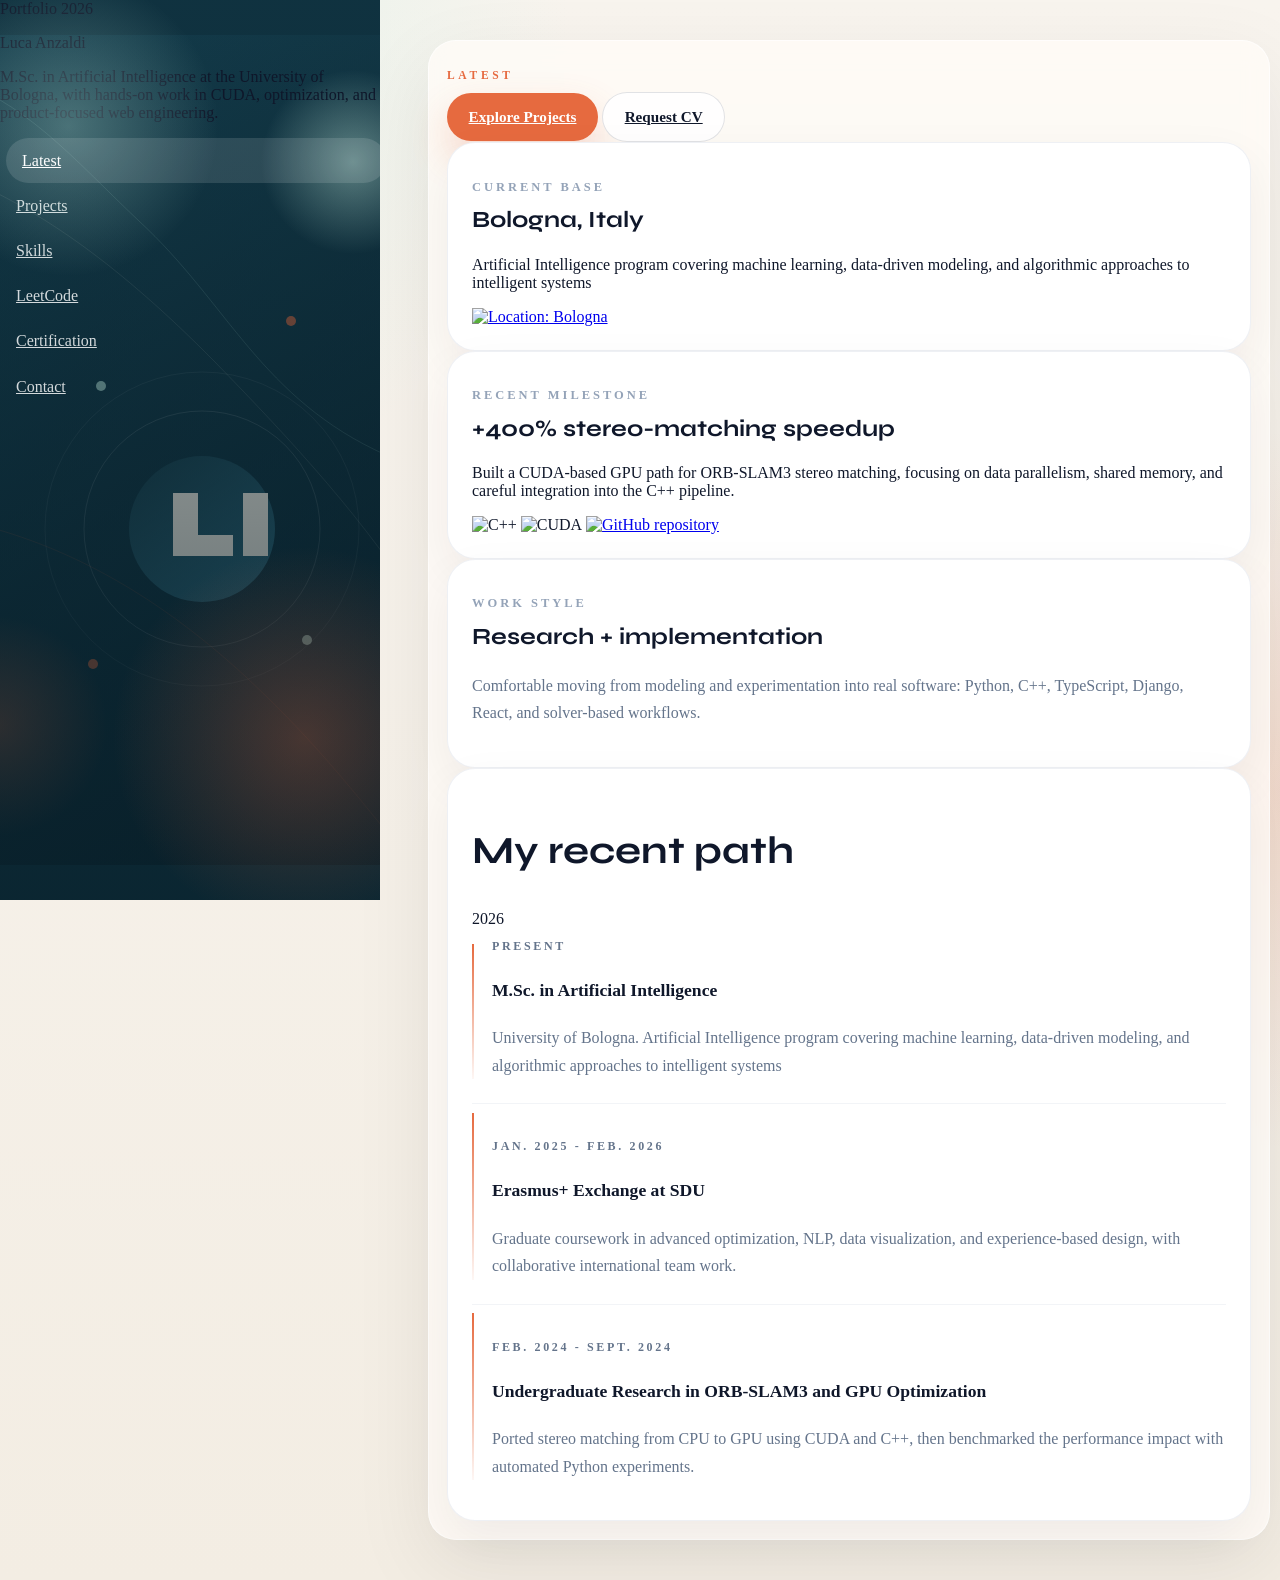
==== docs/index.html @ 1acd62b4 "New init" ====
<!DOCTYPE html>
<html lang="en">

  <!-- HEAD SECTION -->
  <head>
    <meta charset="UTF-8" />
    <meta name="viewport" content="width=device-width, initial-scale=1.0" />
    <title>Latest | Luca Anzaldi</title>
    <meta
      name="description"
      content="Luca Anzaldi portfolio: latest work, projects, skills, LeetCode progress, certifications, and contact details."
    />
    <link rel="preconnect" href="https://fonts.googleapis.com" />
    <link rel="preconnect" href="https://fonts.gstatic.com" crossorigin />
    <link
      href="https://fonts.googleapis.com/css2?family=Manrope:wght@400;500;600;700;800&family=Syne:wght@500;600;700;800&display=swap"
      rel="stylesheet"
    />
    <script src="assets/js/tailwind-config.js"></script>
    <script src="https://cdn.tailwindcss.com"></script>
    <link rel="stylesheet" href="assets/css/styles.css" />
  </head>

  <!-- BODY SECTION -->
  <body data-page="latest" class="bg-[var(--bg)] font-sans text-slate-900">
    <div class="page-shell">
      
      <!-- LEFT MENU -->
      <aside class="page-sidebar">
        <div class="sidebar-card rounded-[32px] text-white shadow-glow">
        <div class="relative flex h-full min-h-[620px] flex-col justify-between p-8">
          <div class="space-y-6">
            <div class="inline-flex items-center gap-2 rounded-full border border-white/20 bg-white/10 px-4 py-1 text-xs uppercase tracking-[0.35em] text-white/80">
              Portfolio 2026
            </div>
            <div class="space-y-4">
              <p class="text-sm uppercase tracking-[0.4em] text-mint">Luca Anzaldi</p>
              <p class="max-w-xs text-sm leading-6 text-white/78">
                M.Sc. in Artificial Intelligence at the University of Bologna, with hands-on work in CUDA, optimization,
                and product-focused web engineering.
              </p>
            </div>
          </div>

          <div>
            <nav class="sidebar-nav flex flex-col gap-2 text-sm font-semibold">
              <a data-nav="latest" href="index.html">Latest</a>
              <a data-nav="projects" href="projects.html">Projects</a>
              <a data-nav="skills" href="skills.html">Skills</a>
              <a data-nav="leetcode" href="leetcode.html">LeetCode</a>
              <a data-nav="certifications" href="certifications.html">Certification</a>
              <a data-nav="contact" href="contact.html">Contact</a>
            </nav>
          </div>
        </div>
        </div>
      </aside>

      

      <main class="page-main">
        <section class="grid gap-6 xl:grid-cols-[1.22fr,0.78fr]">
          <div class="reveal space-y-6">
            <p class="eyebrow">Latest</p>

            <div class="flex flex-wrap gap-3">
              <a class="primary-button" href="projects.html">Explore Projects</a>
              <a
                class="secondary-button"
                href="mailto:anzaldi.luca@gmail.com?subject=CV%20request&body=Hello%20Luca%2C%0A%0AI%20would%20like%20to%20request%20your%20CV.%0A"
              >
                Request CV
              </a>
            </div>
          </div>
        </section>

        <section class="mt-6 grid gap-4 md:grid-cols-3">
          <!--CURRENT BASE-->
          <article class="reveal metric-card flex flex-col">
            <p class="metric-label">Current base</p>
            <h3>Bologna, Italy</h3>
            <p>
              Artificial Intelligence program covering machine learning, data-driven modeling, and algorithmic approaches to intelligent systems
            </p>
            <!-- badges -->
            <div class="mt-auto pt-4">
              <a href="https://maps.google.com/?q=44.4949,11.3426"
                target="_blank"
                rel="noopener noreferrer">
                <img 
                  class="h-8"
                  src="https://img.shields.io/static/v1?label=%20&message=%F0%9F%93%8D%20Bologna&color=E74C3C&style=for-the-badge&logo=googlemaps&logoColor=white" 
                  alt="Location: Bologna">
              </a>
            </div>
          </article>

          <!-- RECENT MILESTONE -->
          <article class="reveal metric-card flex flex-col h-full">
            <p class="metric-label">Recent milestone</p>
            <h3>+400% stereo-matching speedup</h3>
            <p>
              Built a CUDA-based GPU path for ORB-SLAM3 stereo matching, focusing on data parallelism, shared memory,
              and careful integration into the C++ pipeline.
            </p>
            <!-- badges -->
            <div class="flex gap-3 mt-auto pt-4">
              <!-- C++ -->
              <img 
                class="h-8"
                src="https://img.shields.io/static/v1?label=%20&message=C%2B%2B&color=00599C&style=for-the-badge&logo=cplusplus&logoColor=white" 
                alt="C++">

              <!-- CUDA -->
              <img 
                class="h-8"
                src="https://img.shields.io/static/v1?label=%20&message=CUDA&color=76B900&style=for-the-badge&logo=nvidia&logoColor=white" 
                alt="CUDA">

              <!-- GitHub -->
              <a href="https://github.com/lucaAnza/Gpu_algorithm"
                target="_blank"
                rel="noopener noreferrer">
                <img 
                  class="h-8"
                  src="https://img.shields.io/static/v1?label=%20&message=Code&color=181717&style=for-the-badge&logo=github&logoColor=white" 
                  alt="GitHub repository">
              </a>
            </div>
          </article>

          <!--WORK STYLE-->
          <article class="reveal metric-card">
            <p class="metric-label">Work style</p>
            <h3>Research + implementation</h3>
            <p>
              Comfortable moving from modeling and experimentation into real software: Python, C++, TypeScript,
              Django, React, and solver-based workflows.
            </p>
          </article>
        </section>

        <section class="mt-8 grid gap-6">
          <article class="reveal editorial-card">
            <div class="flex items-center justify-between gap-4">
              <div>
                <h3 class="section-title">My recent path</h3>
              </div>
              <span class="rounded-full bg-mint px-3 py-1 text-xs font-semibold uppercase tracking-[0.25em] text-tide">
                2026
              </span>
            </div>
            <div class="mt-6 space-y-4">
              <div class="timeline-item">
                <p class="timeline-date">Present</p>
                <h4>M.Sc. in Artificial Intelligence</h4>
                <p>University of Bologna. Artificial Intelligence program covering machine learning, data-driven modeling, and algorithmic approaches to intelligent systems</p>
              </div>
              <div class="timeline-item">
                <p class="timeline-date">Jan. 2025 - Feb. 2026</p>
                <h4>Erasmus+ Exchange at SDU</h4>
                <p>
                  Graduate coursework in advanced optimization, NLP, data visualization, and experience-based design,
                  with collaborative international team work.
                </p>
              </div>
              <div class="timeline-item">
                <p class="timeline-date">Feb. 2024 - Sept. 2024</p>
                <h4>Undergraduate Research in ORB-SLAM3 and GPU Optimization</h4>
                <p>
                  Ported stereo matching from CPU to GPU using CUDA and C++, then benchmarked the performance impact
                  with automated Python experiments.
                </p>
              </div>
            </div>
          </article>
        </section>
      </main>
    </div>

    <script src="assets/js/site.js" defer></script>
  </body>
</html>
---- docs/assets/css/styles.css ----
:root {
  --bg: #f3ede3;
  --surface: rgba(255, 255, 255, 0.88);
  --surface-strong: #ffffff;
  --ink: #0f172a;
  --muted: #64748b;
  --tide: #113847;
  --coral: #e66a3f;
  --mint: #c1efe3;
  --sand: #fff8ee;
  --sidebar-width: 380px;
  --content-margin: 40px;
}

html {
  scroll-behavior: smooth;
}

body {
  min-height: 100vh;
  background:
    radial-gradient(circle at top left, rgba(193, 239, 227, 0.45), transparent 28%),
    radial-gradient(circle at right center, rgba(230, 106, 63, 0.16), transparent 24%),
    linear-gradient(180deg, #f8f4ee 0%, #f3ede3 100%);
  color: var(--ink);
}

.page-shell {
  width: 100%;
}

.page-sidebar {
  padding: 1rem;
}

.page-main {
  min-height: 100vh;
  padding: 1rem;
  border-radius: 32px;
  border: 1px solid rgba(255, 255, 255, 0.55);
  background: rgba(255, 252, 248, 0.78);
  box-shadow: 0 26px 80px rgba(15, 23, 42, 0.08);
  backdrop-filter: blur(12px);
}

.sidebar-card {
  position: relative;
  overflow: hidden;
  background:
    linear-gradient(180deg, rgba(8, 31, 41, 0.24) 0%, rgba(8, 31, 41, 0.72) 100%),
    url("../images/sidebar-art.svg") center / cover no-repeat,
    var(--tide);
}

.sidebar-card::before {
  content: "";
  position: absolute;
  inset: 0;
  background:
    radial-gradient(circle at 18% 14%, rgba(193, 239, 227, 0.32), transparent 18%),
    radial-gradient(circle at 80% 82%, rgba(230, 106, 63, 0.28), transparent 24%);
  pointer-events: none;
}

.sidebar-nav a {
  display: flex;
  align-items: center;
  border-radius: 999px;
  padding: 0.85rem 1rem;
  color: rgba(255, 255, 255, 0.82);
  transition:
    transform 180ms ease,
    background-color 180ms ease,
    color 180ms ease;
}

.sidebar-nav a:hover,
.sidebar-nav a.is-active {
  transform: translateX(6px);
  background: rgba(255, 255, 255, 0.12);
  color: #ffffff;
}

.glass-chip {
  display: inline-flex;
  align-items: center;
  border-radius: 999px;
  border: 1px solid rgba(255, 255, 255, 0.16);
  background: rgba(255, 255, 255, 0.09);
  padding: 0.7rem 0.95rem;
  backdrop-filter: blur(10px);
}

.eyebrow {
  font-size: 0.72rem;
  font-weight: 700;
  letter-spacing: 0.32em;
  text-transform: uppercase;
  color: var(--coral);
}

.section-title {
  font-family: "Syne", sans-serif;
  font-size: clamp(1.7rem, 3vw, 2.5rem);
  line-height: 1.04;
  color: #0f172a;
}

.art-frame {
  overflow: hidden;
  border-radius: 28px;
  border: 1px solid rgba(148, 163, 184, 0.16);
  background: linear-gradient(135deg, #173b48 0%, #24596d 100%);
  min-height: 320px;
}

.primary-button,
.secondary-button {
  display: inline-flex;
  align-items: center;
  justify-content: center;
  border-radius: 999px;
  padding: 0.95rem 1.35rem;
  font-size: 0.95rem;
  font-weight: 700;
  transition:
    transform 180ms ease,
    box-shadow 180ms ease,
    background-color 180ms ease;
}

.primary-button {
  background: var(--coral);
  color: #ffffff;
  box-shadow: 0 18px 38px rgba(230, 106, 63, 0.24);
}

.secondary-button {
  border: 1px solid rgba(15, 23, 42, 0.12);
  background: rgba(255, 255, 255, 0.9);
  color: var(--ink);
}

.primary-button:hover,
.secondary-button:hover {
  transform: translateY(-2px);
}

.metric-card,
.editorial-card,
.project-card,
.skill-card,
.chart-card,
.contact-card,
.cert-card {
  border-radius: 28px;
  border: 1px solid rgba(148, 163, 184, 0.16);
  background: var(--surface-strong);
  padding: 1.5rem;
  box-shadow: 0 18px 48px rgba(15, 23, 42, 0.06);
}

.metric-card h3,
.project-card h3,
.contact-card h3,
.cert-card h3 {
  margin-top: 0.2rem;
  font-family: "Syne", sans-serif;
  font-size: 1.45rem;
  line-height: 1.08;
}

.metric-card p:last-child,
.project-card p,
.contact-card p,
.cert-card p {
  margin-top: 0.8rem;
  color: var(--muted);
  line-height: 1.72;
}

.metric-label {
  font-size: 0.78rem;
  font-weight: 700;
  letter-spacing: 0.24em;
  text-transform: uppercase;
  color: #94a3b8;
}

.timeline-item {
  position: relative;
  padding-left: 1.25rem;
}

.timeline-item + .timeline-item {
  margin-top: 1.5rem;
  border-top: 1px solid rgba(148, 163, 184, 0.12);
  padding-top: 1.5rem;
}

.timeline-item::before {
  content: "";
  position: absolute;
  left: 0;
  top: 0.55rem;
  height: calc(100% - 0.55rem);
  width: 2px;
  background: linear-gradient(180deg, var(--coral), rgba(230, 106, 63, 0.05));
}

.timeline-date {
  margin-bottom: 0.45rem;
  font-size: 0.75rem;
  font-weight: 800;
  letter-spacing: 0.22em;
  text-transform: uppercase;
  color: var(--coral);
}

.timeline-item h4 {
  font-size: 1.1rem;
  font-weight: 800;
  color: var(--ink);
}

.timeline-item p {
  margin-top: 0.5rem;
  color: var(--muted);
  line-height: 1.72;
}

.highlight-row {
  display: grid;
  gap: 0.75rem;
  border-top: 1px solid rgba(148, 163, 184, 0.12);
  padding-top: 1rem;
}

.highlight-row:first-of-type {
  border-top: 0;
  padding-top: 0;
}

.highlight-row span {
  font-size: 0.8rem;
  font-weight: 800;
  letter-spacing: 0.24em;
  text-transform: uppercase;
  color: #94a3b8;
}

.highlight-row p {
  color: var(--muted);
  line-height: 1.72;
}

.stat-pill {
  display: flex;
  flex-direction: column;
  justify-content: space-between;
  gap: 0.7rem;
  border-radius: 22px;
  background: linear-gradient(180deg, #ffffff 0%, #fbf7f1 100%);
  border: 1px solid rgba(148, 163, 184, 0.16);
  padding: 1.2rem 1.25rem;
  box-shadow: 0 14px 36px rgba(15, 23, 42, 0.05);
}

.stat-pill span {
  font-size: 0.78rem;
  font-weight: 800;
  letter-spacing: 0.22em;
  text-transform: uppercase;
  color: #94a3b8;
}

.stat-pill strong {
  font-family: "Syne", sans-serif;
  font-size: 1.5rem;
  color: #0f172a;
}

.stat-pill-large strong {
  font-size: 2.2rem;
}

.project-card {
  display: flex;
  flex-direction: column;
  gap: 1rem;
}

.project-card-header {
  display: flex;
  align-items: flex-start;
  justify-content: space-between;
  gap: 1rem;
}

.project-link {
  display: inline-flex;
  align-items: center;
  justify-content: center;
  border-radius: 999px;
  background: rgba(17, 56, 71, 0.08);
  padding: 0.65rem 1rem;
  font-size: 0.9rem;
  font-weight: 700;
  color: var(--tide);
}

.tag-list {
  display: flex;
  flex-wrap: wrap;
  gap: 0.6rem;
}

.tag-list li {
  list-style: none;
  border-radius: 999px;
  background: #eef5f3;
  padding: 0.55rem 0.8rem;
  font-size: 0.86rem;
  font-weight: 700;
  color: #2a4e5d;
}

.tag-list li.tech-tag {
  display: inline-flex;
  align-items: center;
  gap: 0.55rem;
  padding: 0.58rem 0.9rem;
}

.tag-list li.tech-python {
  background: rgba(55, 118, 171, 0.12);
  color: #2f5f8d;
}

.tag-list li.tech-django,
.tag-list li.tech-opencv,
.tag-list li.tech-react,
.tag-list li.tech-streamlit {
  background: rgba(17, 56, 71, 0.1);
  color: #113847;
}

.tag-list li.tech-javascript,
.tag-list li.tech-typescript,
.tag-list li.tech-d3,
.tag-list li.tech-bootstrap {
  background: rgba(230, 106, 63, 0.12);
  color: #b95530;
}

.tag-list li.tech-z3,
.tag-list li.tech-minizinc,
.tag-list li.tech-mip,
.tag-list li.tech-cp,
.tag-list li.tech-search,
.tag-list li.tech-rest {
  background: rgba(88, 186, 168, 0.15);
  color: #276f68;
}

.tag-list li.tech-graph,
.tag-list li.tech-csv,
.tag-list li.tech-discord,
.tag-list li.tech-emulator,
.tag-list li.tech-api,
.tag-list li.tech-adk {
  background: rgba(15, 23, 42, 0.08);
  color: #334155;
}

.tech-icon {
  width: 1rem;
  height: 1rem;
  border-radius: 999px;
  flex: 0 0 auto;
}

.skill-card .skill-row + .skill-row {
  margin-top: 0.35rem;
}

.skill-row {
  display: grid;
  grid-template-columns: minmax(0, 1fr) minmax(0, 180px) auto;
  align-items: center;
  gap: 1rem;
}

.skill-row span,
.skill-row strong {
  font-size: 0.95rem;
  font-weight: 700;
}

.skill-row strong {
  color: var(--tide);
}

.skill-track {
  display: grid;
  grid-template-columns: repeat(5, minmax(0, 1fr));
  gap: 0.35rem;
}

.skill-track::before,
.skill-track::after {
  content: none;
}

.skill-track span {
  height: 0.7rem;
  border-radius: 999px;
  background: #e2e8f0;
}

.skill-track span.is-filled {
  background: linear-gradient(90deg, #1b6b7c 0%, #58baa8 100%);
}

.chart-wrap {
  min-height: 320px;
}

.chart-wrap canvas {
  width: 100% !important;
  height: 320px !important;
}

.leetcode-group {
  border-top: 1px solid rgba(148, 163, 184, 0.12);
  padding-top: 1rem;
}

.leetcode-group:first-child {
  border-top: 0;
  padding-top: 0;
}

.leetcode-group-header {
  display: flex;
  align-items: center;
  justify-content: space-between;
  gap: 1rem;
  margin-bottom: 1rem;
}

.leetcode-group-header h4 {
  font-family: "Syne", sans-serif;
  font-size: 1.35rem;
}

.leetcode-list {
  display: grid;
  gap: 0.45rem;
}

.leetcode-item {
  display: flex;
  align-items: center;
  justify-content: space-between;
  gap: 0.8rem;
  border-radius: 16px;
  background: #fcfcfb;
  border: 1px solid rgba(148, 163, 184, 0.12);
  padding: 0.7rem 0.9rem;
  font-size: 0.88rem;
  color: #334155;
}

.leetcode-item-name {
  min-width: 0;
}

.difficulty-badge {
  display: inline-flex;
  align-items: center;
  border-radius: 999px;
  padding: 0.28rem 0.55rem;
  font-size: 0.72rem;
  font-weight: 800;
  letter-spacing: 0.12em;
  text-transform: uppercase;
}

.difficulty-easy {
  background: rgba(34, 197, 94, 0.12);
  color: #15803d;
}

.difficulty-medium {
  background: rgba(249, 115, 22, 0.14);
  color: #c2410c;
}

.cert-card {
  display: flex;
  flex-direction: column;
  gap: 1.2rem;
}

.cert-illustration {
  width: 100%;
  border-radius: 22px;
  border: 1px solid rgba(148, 163, 184, 0.16);
}

.cert-status {
  display: inline-flex;
  align-items: center;
  justify-content: center;
  border-radius: 999px;
  padding: 0.55rem 0.8rem;
  font-size: 0.72rem;
  font-weight: 800;
  letter-spacing: 0.16em;
  text-transform: uppercase;
}

.contact-card {
  min-height: 160px;
}

.reveal {
  opacity: 0;
  transform: translateY(22px);
  transition:
    opacity 720ms ease,
    transform 720ms cubic-bezier(0.2, 0.9, 0.2, 1);
}

.reveal.is-visible {
  opacity: 1;
  transform: translateY(0);
}

@media (max-width: 767px) {
  .skill-row {
    grid-template-columns: 1fr;
  }

  .sidebar-nav a:hover,
  .sidebar-nav a.is-active {
    transform: none;
  }
}

@media (min-width: 1024px) {
  .page-shell {
    display: block;
    padding: 0;
  }

  .page-sidebar {
    position: fixed;
    top: 0;
    left: 0;
    width: var(--sidebar-width);
    height: 100vh;
    padding: 0;
    z-index: 20;
  }

  .page-sidebar .sidebar-card {
    height: 100vh;
    border-radius: 0;
  }

  .page-main {
    margin-top: var(--content-margin);
    margin-right: var(--content-margin);
    margin-bottom: var(--content-margin);
    margin-left: calc(var(--sidebar-width) + var(--content-margin));
    width: calc(100% - var(--sidebar-width) - (var(--content-margin) * 2));
    min-height: 100vh;
    min-height: calc(100vh - (var(--content-margin) * 2));
    padding: 16px 18px 18px;
    border-radius: 28px;
    border: 1px solid rgba(255, 255, 255, 0.58);
    box-shadow: 0 26px 80px rgba(15, 23, 42, 0.08);
    backdrop-filter: blur(12px);
  }
}
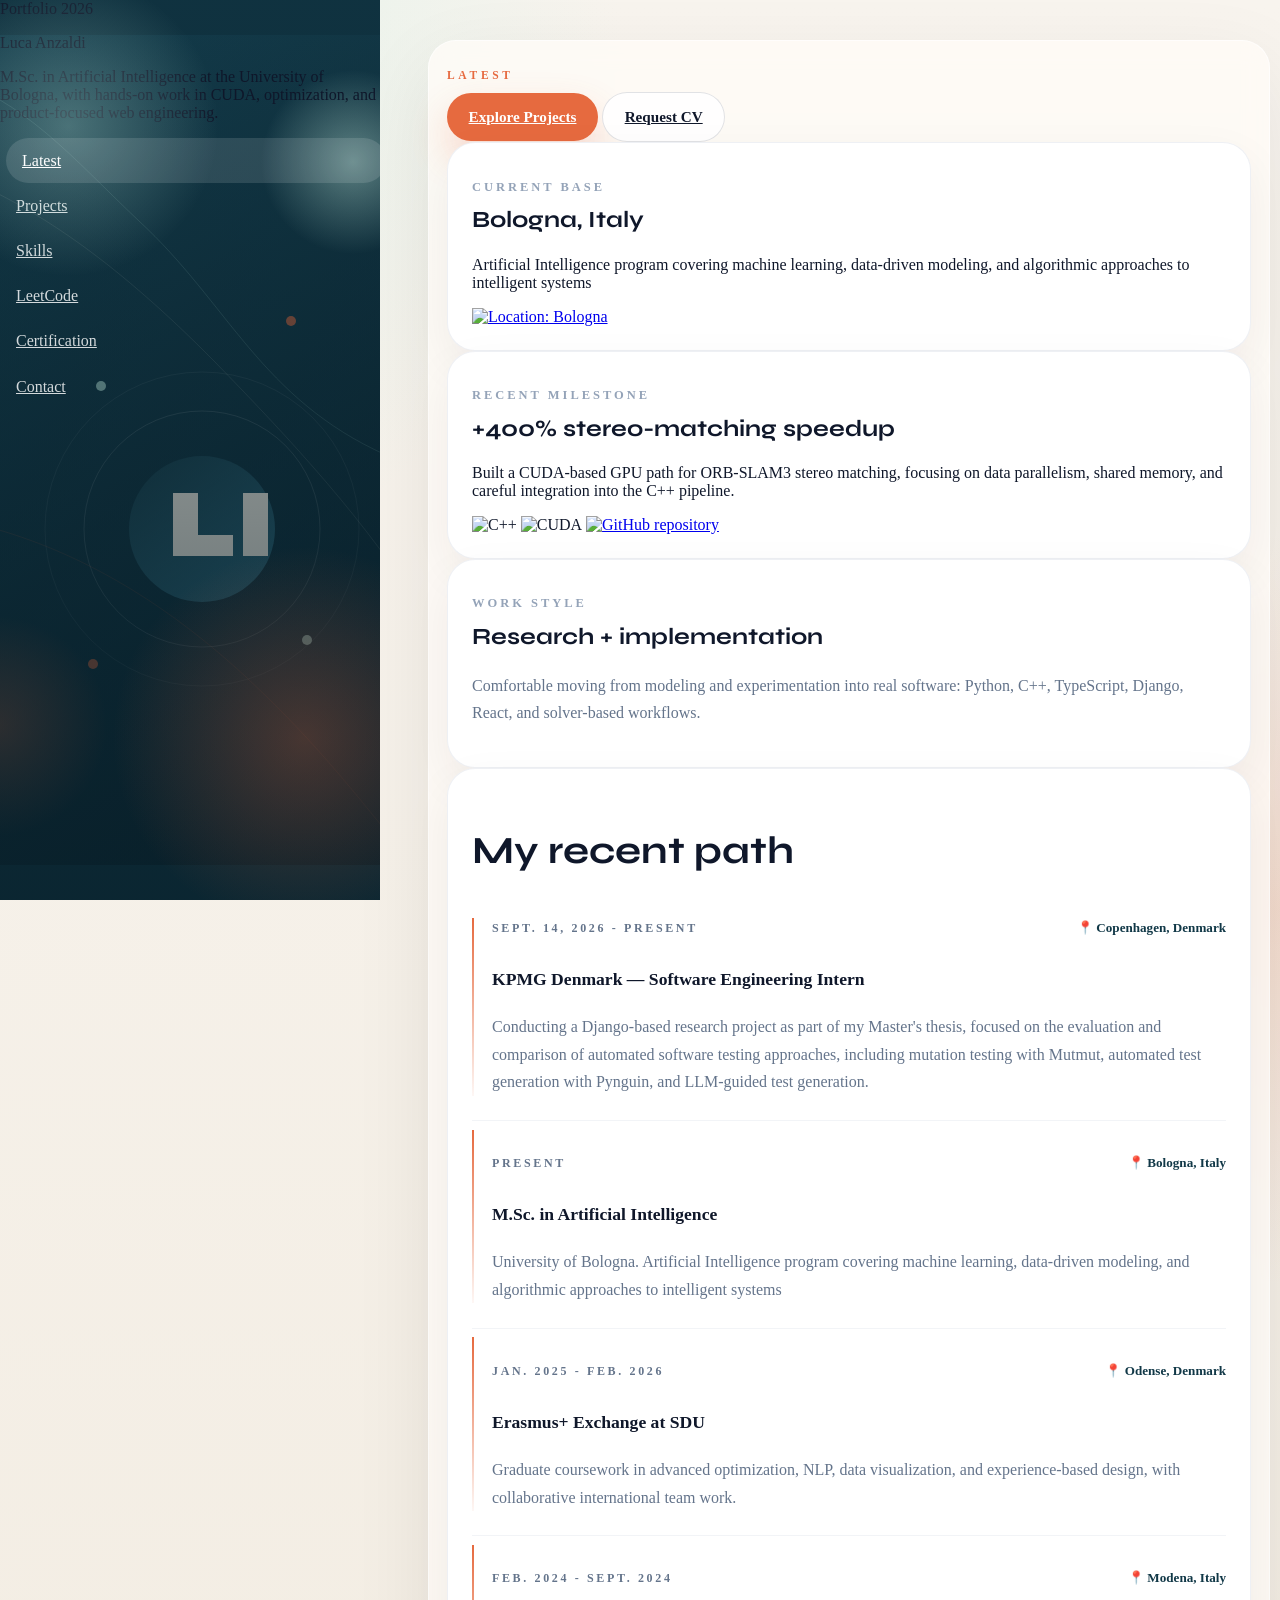
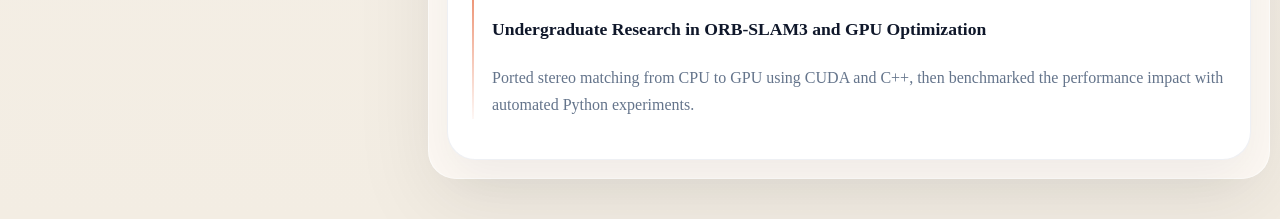
==== commit d93136c7: "Add intership + change README file" ====
--- a/docs/index.html
+++ b/docs/index.html
@@ -147,18 +147,31 @@
               <div>
                 <h3 class="section-title">My recent path</h3>
               </div>
-              <span class="rounded-full bg-mint px-3 py-1 text-xs font-semibold uppercase tracking-[0.25em] text-tide">
-                2026
-              </span>
             </div>
             <div class="mt-6 space-y-4">
               <div class="timeline-item">
-                <p class="timeline-date">Present</p>
+                <div class="timeline-meta">
+                  <p class="timeline-date">Sept. 14, 2026 - Present</p>
+                  <p class="timeline-location">📍 Copenhagen, Denmark</p>
+                </div>
+                <h4>KPMG Denmark — Software Engineering Intern</h4>
+                <p>Conducting a Django-based research project as part of my Master's thesis, focused on the evaluation
+                and comparison of automated software testing approaches, including mutation testing with Mutmut,
+                automated test generation with Pynguin, and LLM-guided test generation.</p>
+              </div>
+              <div class="timeline-item">
+                <div class="timeline-meta">
+                  <p class="timeline-date">Present</p>
+                  <p class="timeline-location">📍 Bologna, Italy</p>
+                </div>
                 <h4>M.Sc. in Artificial Intelligence</h4>
                 <p>University of Bologna. Artificial Intelligence program covering machine learning, data-driven modeling, and algorithmic approaches to intelligent systems</p>
               </div>
               <div class="timeline-item">
-                <p class="timeline-date">Jan. 2025 - Feb. 2026</p>
+                <div class="timeline-meta">
+                  <p class="timeline-date">Jan. 2025 - Feb. 2026</p>
+                  <p class="timeline-location">📍 Odense, Denmark</p>
+                </div>
                 <h4>Erasmus+ Exchange at SDU</h4>
                 <p>
                   Graduate coursework in advanced optimization, NLP, data visualization, and experience-based design,
@@ -166,7 +179,10 @@
                 </p>
               </div>
               <div class="timeline-item">
-                <p class="timeline-date">Feb. 2024 - Sept. 2024</p>
+                <div class="timeline-meta">
+                  <p class="timeline-date">Feb. 2024 - Sept. 2024</p>
+                  <p class="timeline-location">📍 Modena, Italy</p>
+                </div>
                 <h4>Undergraduate Research in ORB-SLAM3 and GPU Optimization</h4>
                 <p>
                   Ported stereo matching from CPU to GPU using CUDA and C++, then benchmarked the performance impact
--- a/docs/assets/css/styles.css
+++ b/docs/assets/css/styles.css
@@ -217,6 +217,23 @@
   color: var(--coral);
 }
 
+.timeline-meta {
+  display: flex;
+  align-items: baseline;
+  justify-content: space-between;
+  gap: 1rem;
+}
+
+.timeline-item .timeline-location {
+  margin-top: 0;
+  margin-bottom: 0.45rem;
+  font-size: 0.82rem;
+  font-weight: 700;
+  line-height: 1.4;
+  text-align: right;
+  color: var(--tide);
+}
+
 .timeline-item h4 {
   font-size: 1.1rem;
   font-weight: 800;
@@ -227,6 +244,29 @@
   margin-top: 0.5rem;
   color: var(--muted);
   line-height: 1.72;
+}
+
+.timeline-item ul {
+  margin-top: 0.75rem;
+  padding-left: 1.25rem;
+  color: var(--muted);
+  line-height: 1.72;
+}
+
+.timeline-item li + li {
+  margin-top: 0.45rem;
+}
+
+@media (max-width: 540px) {
+  .timeline-meta {
+    align-items: flex-start;
+    flex-direction: column;
+    gap: 0;
+  }
+
+  .timeline-item .timeline-location {
+    text-align: left;
+  }
 }
 
 .highlight-row {
